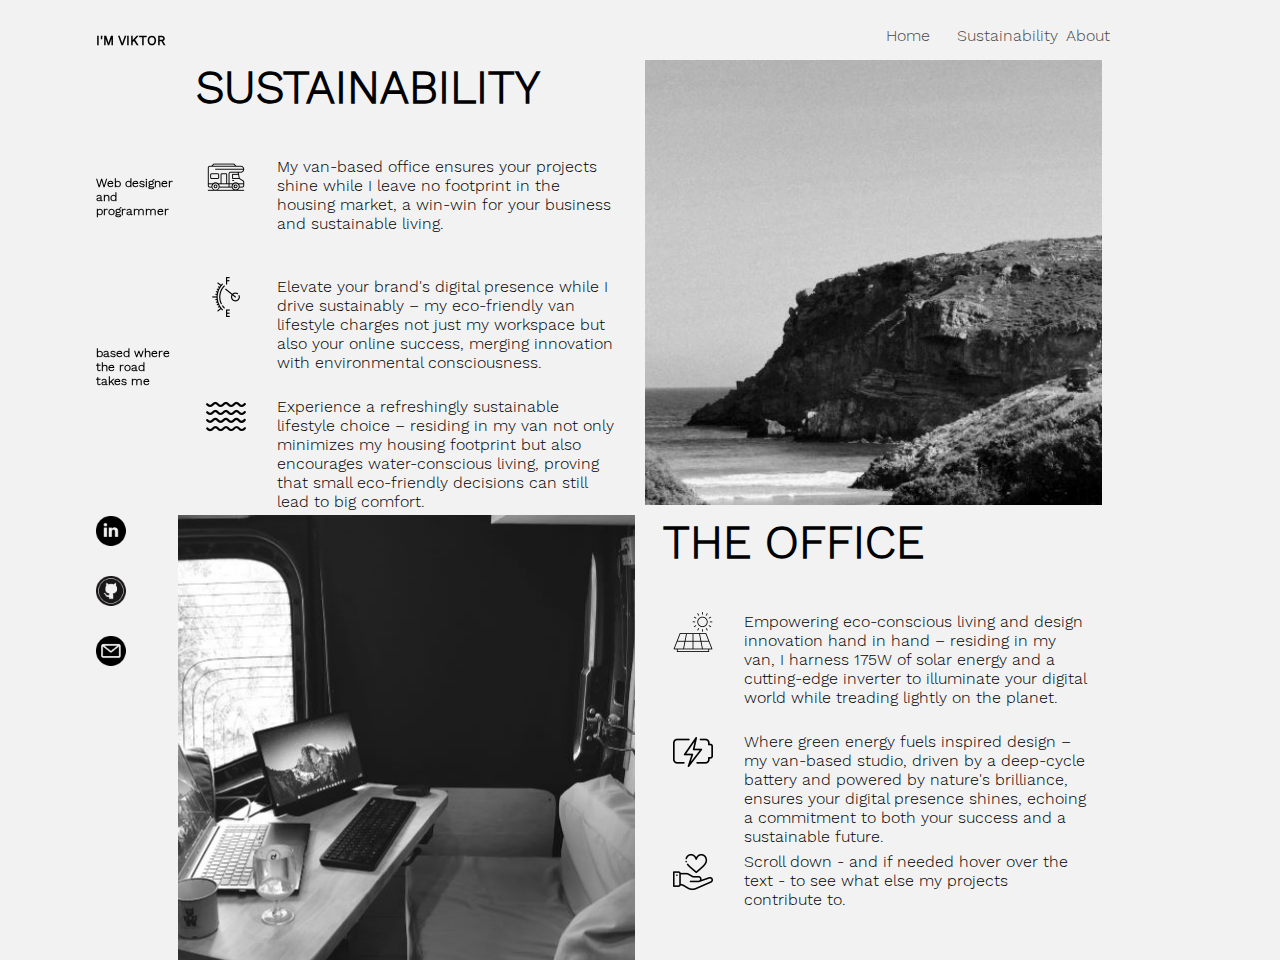
==== sustainability.html @ d1f89729 "Update sustainability.html" ====
<!DOCTYPE html>
<head>
<html lang="en">
<meta name="viewport" content="width=device-width, initial-scale=1.0">
<meta charset="UTF-8">
<link rel="stylesheet" type="text/css" href="Style/navS.css">
<title>Sustainability</title>
</head>


<body>
    
    <div class="bodyPseudo">
      <nav class="navbar">
          <div class="pic">
              <a href="./index.html" id="navLinkH" class="navLink">Home</a> 
              <a href="./sustainability.html" id="navLinkC" class="navLink">Sustainability</a> 
              <a href="./about.html" id="navLinkD" class="navLink">About</a> 
          </div>
      </nav>
      <nav class="navbarPhone">
          <div class="dropdown">
          <button class="dropbtn" onclick="myFunction()"><img src="Style/img/menuViktorB">
          </button>
          <div class="dropdown-content" id="myDropdown">
            <a href="index.html">Home</a>
            <a href="sustainability.html">Sustainability</a>
            <a href="index.html">About</a>
          </div>
          </div> 
          <p id="navbarPhoneP">I AM VIKTOR</p>
  
      </nav>
        
  
  
      <div class="navbarVertical">
          
              <p id="viktor">I'm Viktor</p>
          
          <p id="designer">
              Web designer and programmer
          </p>
          <p id="road">
              based where the road takes me
          </p>
          <div class="verticalIcons">
  
              <a href="https://www.linkedin.com/in/viktor-van-trimpont-44b05357/" id="linkedIn" class="icon"><img src=""></a>
              <!-- <a href="https://www.flaticon.com/free-icons/linkedin" title="linkedin icons"></a>
              <a href="https://www.flaticon.com/free-icons/linkedin" title="linkedin icons"></a> -->
  
              <a href="https://github.com/NoTocarProductions" id="github" class="icon"><img src=""></a> 
              <!-- <a href="https://www.flaticon.com/free-icons/github" title="github icons"></a> 
              <a href="https://www.flaticon.com/free-icons/github" title="github icons"></a> -->
  
              <a href="homepage.html" id="contactMe" class="icon"><img src=""></a>   
              <!-- <a href="https://www.flaticon.com/free-icons/email" title="email icons"></a>
              <a href="https://www.flaticon.com/free-icons/email" title="email icons"></a> -->
          
          </div>
      </div>
      <div class="gridContainer">

            <!-- <div class="gridChildOne">

                <h1><span id="highlight">SUSTAINABILITY</span></h1>

                <div class="gridChildOneImgsFlex" id="verticalSymbols">
                    <img class="gridChildOneImgsFlexChild" id="camper" src="Style/img/camper-van.png">
                    <img class="gridChildOneImgsFlexChild" id="fuelGauge" src="Style/img/fuel.png">
                    <img class="gridChildOneImgsFlexChild" id="ocean" src="Style/img/water-waves.png">
                </div>

                <div class="gridChildOneContainerFlexText">

                    <p class="mainleftChildText">
                        My van-based office ensures your projects shine while I leave no footprint in the housing market, a win-win for your business and sustainable living.
                    </p>
                

                
                    <p class="mainleftChildText">
                        Elevate your brand's digital presence while I drive sustainably – my eco-friendly van lifestyle charges not just my workspace but also your online success, merging innovation with environmental consciousness. 
                    </p>
                

                
                    <p class="mainleftChildText">
                        Experience a refreshingly sustainable lifestyle choice – residing in my van not only minimizes my housing footprint but also encourages water-conscious living, proving that small eco-friendly decisions can still lead to big comfort.  
                    </p>

                </div>

            </div> -->
            <div class="gridChildOne">
                <h1 id="gridChildOneTitle"><span id="highlight">SUSTAINABILITY</span></h1>

            <div class="childContainer">
                <div class="childContainerRow">
                    <div class="childContainerCell"><img class="gridChildOneImgsFlexChild" id="camper" src="Style/img/camper-van.png">                    </div>
                    <div class="childContainerCell">
                        My van-based office ensures your projects shine while I leave no footprint in the housing market, a win-win for your business and sustainable living.

                    </div>
                </div>
                <div class="childContainerRow">
                    <div class="childContainerCell"><img class="gridChildOneImgsFlexChild" id="fuelGauge" src="Style/img/fuel.png"></div>
                    <div class="childContainerCell">
                        Elevate your brand's digital presence while I drive sustainably – my eco-friendly van lifestyle charges not just my workspace but also your online success, merging innovation with environmental consciousness. 
                    </div>
                </div>
                <div class="childContainerRow">
                    <div class="childContainerCell"><img class="gridChildOneImgsFlexChild" id="ocean" src="Style/img/water-waves.png"></div>
                    <div class="childContainerCell">Experience a refreshingly sustainable lifestyle choice – residing in my van not only minimizes my housing footprint but also encourages water-conscious living, proving that small eco-friendly decisions can still lead to big comfort.  
                    </div>
                </div>
            </div>
            </div>  
            <div class="gridChildTwo">
        
            </div>
            <div class="gridChildThree">
        
            </div>
            <div class="gridChildFour">
                <h1 id="gridChildFourTitle"><span id="highlightO">THE OFFICE</span></h1>

            <div class="childContainer">
                <div class="childContainerRow">
                    <div class="childContainerCell"><img class="solar" id="solarPanel" src="Style/img/solar-panel.png">
                    </div>
                    <div class="childContainerCell">
                        Empowering eco-conscious living and design innovation hand in hand – residing in my van, I harness 175W of solar energy and a cutting-edge inverter to illuminate your digital world while treading lightly on the planet. 
                    </div>
                </div>
                <div class="childContainerRow">
                    <div class="childContainerCell"><img class="fuel" id="battery" src="Style/img/lighting.png">
                    </div>
                    <div class="childContainerCell">
                        Where green energy fuels inspired design – my van-based studio, driven by a deep-cycle battery and powered by nature's brilliance, ensures your digital presence shines, echoing a commitment to both your success and a sustainable future. 
                    </div>
                </div>
                <div class="childContainerRow">
                    <div class="childContainerCell"><img class="water" id="charity" src="Style/img/heart.png">
                    </div>
                    <div class="childContainerCell">                    Scroll down - and if needed hover over the text - to see what else my projects contribute to.  
  
                    </div>
                </div>
            </div>
            </div>

    </div>

    </div>
    


    <script src="Data/scriptSustainability.js"></script>

</body>

</html>
---- Style/navS.css ----
@import url('https://fonts.googleapis.com/css2?family=Amatic+SC&family=Stardos+Stencil&display=swap');
@font-face {
    font-family: 'WorkSans-Light';
    src: url('/Style/fonts/WorkSans-Light.ttf');
}
@font-face {
    font-family: 'WorkSans-Regular';
    src: url('/Style/fonts/WorkSans-Regular.ttf');
}
@keyframes fadeIn {
    0% { opacity: 0; }
    100% { opacity: 1; }
}
@keyframes wipe-enter {
	0% {
		transform: scale(0, .025);
	}
	50% {
		transform: scale(1, .025);
	}
}
@media (prefers-reduced-motion: no-preference) {
    .square {
      animation-name: wipe-enter;
      animation-duration: 0.5s;
    }
}
@keyframes b{
    100% {background-position: 50% 0, 60% 50%}
}
@keyframes slideinFromRight {
    from {
      margin-left: 300px;
      width: 100%;
    }   
  
    to {
      margin-left: 0px;
      width: 100%;
    }
}


@keyframes slideinFromLeft {
    from {
      margin-left: -300px;
      width: 100%;
    }
  
    to {
      margin-left: 0px;
      width: 100%;
    }
}



@media screen and (max-width: 1099px) {
    div.navbarVertical {
        display: none;
    }
    div.bodyPseudo {
        max-width: 400px;
        margin: auto;
    }


    /* navbar dropdown */
/* css for the phone navbar */
/* __________________ */

body {
    min-height: 100vh;
    display: flex;
    flex-direction: column;
}

nav.navbar {
    display: none;
}

nav.navbarPhone {
    overflow: hidden;
    display: flex;
    align-items: center;
    justify-content: space-between;
}

img#rotateImg {
    opacity: 0.85;
}

.Rotate {
    transform: rotate(360deg);
    transition-property: transform;
    transition-duration: 1.5s;
}

.navbarPhone a {
    float: left;
    font-size: 16px;
    color: white;
    text-align: center;
    padding: 14px 16px;
    text-decoration: none;
}

p#navbarPhoneP {
    padding: 0;
    margin: 0;
    font-family: 'workSans-Regular';
    font-size: 1.25em;
    text-transform: capitalize;
}

.dropdown {
    float: left;
    overflow: hidden;
}

.dropdown .dropbtn {
    cursor: pointer;
    border: none;
    outline: none;
    color: white;
    background-color: inherit;
    font-family: inherit;
    margin: 0;
    }


.dropdown-content {
    display: none;
    position: absolute;
    background-color: #f9f9f9;
    min-width: 160px;
    box-shadow: 0px 8px 16px 0px rgba(0,0,0,0.2);
    z-index: 1;
}

.dropdown-content a {
    float: none;
    color: black;
    padding: 12px 16px;
    text-decoration: none;
    display: block;
    text-align: left;
}

.dropdown-content a:hover {
    background-color: hsl(210, 100%, 75%);
}

.show {
    display: block !important;
}


div.gridContainer {
    position: relative;
    justify-content: center;   
    display: grid;
    grid-template-rows: repeat(4, 1fr);
    grid-template-columns: 1fr 1fr 1fr 1fr;
    gap: 10px;
    width: 100%;
    height: 900px;  
    margin: auto;
}

div.gridChildOne {
    position: relative;
    /* justify-self: center; */
    font-family: 'workSans-Light';
    grid-column-start: 1;
      grid-column-end: 5;
      grid-row: 1;
}


div.gridChildTwo {
    background-image: url('img/dobbyFuente.jpg');
    background-repeat: no-repeat;
    background-position: center;
    height: 250px;
    background-size: cover;
    grid-column-start: 1;
    grid-column-end: 5;
    grid-row: 2;
}
div.gridChildTwoColor {
    background-image: url('img/dobbyFuenteColor.jpg');
    background-repeat: no-repeat;
    background-position: center;
    height: 250px;
    background-size: cover;
    grid-column-start: 1;
    grid-column-end: 5;
    grid-row: 2;
}
div.gridChildThree {
background-image: url('img/interior.jpg');
background-position: right;
background-size: cover;
height: 250px;

background-repeat: no-repeat;
grid-column-start: 1;
  grid-column-end: 5;
  grid-row: 4;
}
div.gridChildThreeColor {
    background-image: url('img/interiorColor.jpg');
    background-position: right;
    background-size: cover;
    height: 250px;
    
    background-repeat: no-repeat;
    grid-column-start: 1;
      grid-column-end: 5;
      grid-row: 4;
    }

div.gridChildFour {
    position: relative;
    font-family: 'workSans-Light';
    grid-column-start: 1;
    grid-column-end: 5;
    grid-row: 3;

}

.childContainer {
    margin-top: 5%;
    margin-left: 2%;
    display: flex;
    flex-direction: column;
    align-items:center;
    width: 95%;
    height: 80%;
    gap: 10px;
}

.childContainerRow {
    display: grid;
    grid-template-columns: 1fr 6fr;
    grid-column-gap: 10px;
    margin: 10px 0;
    width: 100%;
}

.childContainerCell {
    padding: 10px;
    /* border: 1px solid black; */
}

div.gridChildOne h1, div.gridChildFour h1 {
position: relative;
top: 10px;
margin: auto;
left: 4%;
font-size: 30px;
}




}















@media screen and (min-width: 1100px) {

    html {
        scroll-behavior: smooth;
        background-color: #f2F2F2;
    }

    div.intro {
        display: none;
    }
    body {
        width: 100%;
        margin: auto;
        font-family: 'WorkSans-Light';
    }

    div.bodyPseudo {
        width: 85%;
        margin: auto;
    }

    /* navbar.css */
    .navbar {
        height: 60px;
        display: grid;
        opacity: 0.9;
        position: relative;
        margin: auto;
        align-items: end;
        width: 80%;
        
    }
    /* nav.navbar {
        display: block;
    } */


    nav.navbarPhone {
        display: none;
    }
    header {
        font-family: 'Amatic SC', cursive;
        font-family: 'Stardos Stencil', cursive;
        margin-top: 20px;
        margin-bottom: 20px;
        text-align: center;
        font-size: 300%;
        text-decoration: underline dotted;
    }

    div.home {
        width: 100%;
        text-align: left;
        margin-left: 20px;
        justify-content: center;
        color: black;
        text-decoration: none;
    }

    div.pic {
        display: grid;
        grid-template-columns: 1fr 1fr 1fr;
        grid-template-areas:
            "home sustainability contact";
        width: 25%;
        justify-self: end;
        margin-left: auto;
        margin-right: 0px;
    }

    .navLink {
        opacity: 0.8;
        height: 50px;
        /* width: 80px; */
        display: flex;

    }

    a#navLinkH {
        grid-area: home;
        display: flex;
        margin-left: auto;
        margin-right: auto;
        opacity: 0.8;
        height: 50px;
        width: 100px;
        justify-content: center;
        align-items: center;
        color: black;
        text-decoration: none;
        text-align: left;
    }

    a#navName {
        grid-area: skills;
        position: relative;
        border-radius: 10px;
        display: flex;
        margin-left: -20px;
        margin-right: auto;
        opacity: 0.8;
        height: 50px;
        width: 80px;
        justify-content: center;
        align-items: center;
        color: black;
        text-decoration: none;
    }

    div a#navLinkC {
        grid-area: sustainability;
        display: flex;
        margin-left: auto;
        margin-right: auto;
        opacity: 0.8;
        height: 50px;
        width: 100px;
        justify-content: center;
        align-items: center;
        color: black;
        text-decoration: none;
        text-align: left;
    }



    div a#navLinkS, div a#navLinkE, div a#navLinkL, div a#navLinkCA {
        margin-top: 2em;
        color: black;
        text-decoration: none;
        text-align: left;  
        width: 350px; 
    }

    

    div a#navLinkD {
        grid-area: contact;
        border-radius: 10px;
        display: flex;
        margin-left: auto;
        margin-right: auto;
        opacity: 0.8;
        height: 50px;
        width: 60px;
        justify-content: center;
        align-items: center;
        color: black;
        text-decoration: none;
    }

    .selected {
        background-image: url('img/PASTEL.png');
        z-index: 1000;
    }


    .emailBlack {
        background-image: url('img/emailBlack.png');
    }
    .emailWhite {
        background-image: url('img/emailWhite.png');
    }


    .linkedInBlack {
        background-image: url('img/linkedInBlack.png');
    }

    .linkedInWhite {
        background-image: url('img/linkedInWhite.png');
    }

    .githubBlack {
        background-image: url('img/githubBlack.png');
    }

    .githubWhite {
        background-image: url('img/githubWhite.png');
    }

    div.navbarVertical {
        position: fixed;
        margin-left: 0%;
        top: 20px;
        height: 100%;
        width:80px;
        font-weight: bold;
        font-size: 12px;
        z-index: 1000;
    }

    p#viktor {
        text-transform: uppercase;
        font-family: 'WorkSans-Regular';
        width: 80px;
        font-size: small;
    }
    p#designer {
        width: 80px;
        margin-top: 160%;
    }
    span#designer {
        padding: 24px 0px;
        font-size: 120%;
        font-family: 'WorkSans-Regular';
        text-transform: uppercase;  
        color: hsl(0, 0%, 10%);
    }
    p#road {
        width: 80px;
        margin-top: 160%;
    }

    div.verticalIcons {
        display: grid;
        grid-column-gap: 5px;
        height: 20%;
        width: 100%;
        margin-top: 160%;
    }

    div a.icon {
        width: 100%;
        height: 40px;
        z-index: 1000;
    }

    div a#linkedIn {
        background-image: url('img/linkedInBlack.png');
        z-index: 1000;
        background-repeat: no-repeat;
        transition:all 0.5s ease-out;

    }

    div a#linkedIn:hover,
    div a#linkedIn:focus {
        background-image: url('img/linkedInWhite.png');
        z-index: 1000;
        background-repeat: no-repeat;
    }

    div a#github {
        background-image: url('img/githubBlack.png');
        z-index: 1000;
        background-repeat: no-repeat;
    }
    div a#github:hover,
    div a#github:focus {
        background-image: url('img/githubWhite.png');
        z-index: 1000;
        background-repeat: no-repeat;
    }

    div a#contactMe {
        background-image: url('img/emailBlack.png');
        z-index: 1000;
        background-repeat: no-repeat;
    }
    div a#contactMe:hover,
    div a#contactMe:focus {
        background-image: url('img/emailWhite.png');
        z-index: 1000;
        background-repeat: no-repeat;
    }


    .Rotate {
        transform: rotate(360deg);
        transition-property: transform;
        transition-duration: 1.5s;
    }





    div.gridContainer {
            position: relative;
            justify-content: center;   
            display: grid;
            grid-template-rows: repeat(2, 0.8fr);
            grid-template-columns: 1fr 1fr 1fr 1fr  ;
            gap: 10px;
            width: 85%;
            height: 900px;  
            margin: auto;
            @media screen and (max-width: 60em) {
              grid-template-rows: repeat(4, 1fr);
         }
    }

    .childContainer {
        margin-top: 5%;
        margin-left: 4%;
        display: flex;
        flex-direction: column;
        align-items:center;
        width: 95%;
        height: 80%;
        gap: 30px;
    }

    .childContainerRow {
        display: grid;
        grid-template-columns: 1fr 6fr;
        grid-column-gap: 10px;
        margin: 10px 0;
        width: 100%;
        height: 70px;
    }

    .childContainerCell {
        padding: 10px;
        /* border: 1px solid black; */
    }

    div.gridChildOne {
        position: relative;
        justify-self: end;
        align-items: end;
        font-family: 'workSans-Light';
        grid-column-start: 1;
        grid-column-end: 3;
        grid-row: 1;
        width: 100%;

}

div.gridChildOne h1, div.gridChildFour h1 {
    position: relative;
    top: 0px;
    margin: auto;
    left: 4%;
    font-size: 46px;
}


    div.gridChildTwo {
            background-image: url('img/dobbyFuente.jpg');
            background-repeat: no-repeat;
            background-size: cover;
            grid-column-start: 3;
            grid-column-end: 5;
            grid-row: 1;
    }
    div.gridChildTwoColor {
        background-image: url('img/dobbyFuenteColor.jpg');
        background-repeat: no-repeat;
        background-size: cover;
        grid-column-start: 3;
        grid-column-end: 5;
        grid-row: 1;
}

    div.gridChildThree {
            background-image: url('img/interior.jpg');
            background-position: right;
            background-repeat: no-repeat;
            
            grid-column-start: 1;
            grid-column-end: 3;
            grid-row: 2;
    }
    div.gridChildThreeColor {
        background-image: url('img/interiorColor.jpg');
        background-position: right;
        background-repeat: no-repeat;
        
        grid-column-start: 1;
        grid-column-end: 3;
        grid-row: 2;
}
.highLight {
    background-color: yellow;  
    opacity: 0.8;
    transition: all 1s ease-out;
   
}

    div.gridChildFour {
        position: relative;
        font-family: 'workSans-Light';
        grid-column-start: 3;
        grid-column-end: 5;
        grid-row: 2;
        @media screen and (max-width: 60em) {
          grid-column-start: 1;
          grid-column-end: 5;
          grid-row: 4;
        }
    }
/* footer */



footer {
    margin-top: 10%;
    position: relative;
    width: 100%;
    background-image: url('img/LANDSCAPE4.jpg');
    height: 400px;
    text-align: center; /* Horizontally center its children */
    /* margin-left: -115px; */
}

p.disclaimer {
    position: absolute; /* Use relative positioning */
    left: 50%; /* Move the element down by half of its own height */
    transform: translateX(-50%); /* Adjust to vertically center the element */
    color: white;
    margin: 0; /* Remove default margins */
    top: 95%;
    height: 20px;
}

div.titleFooter {
    display: flex;
    justify-content: center;
    font-family: 'WorkSans-Light';
    text-align: left;
    font-size: 46px;
    letter-spacing: 0.25em;
    line-height: 2em;
    color: hsl(0, 0%, 10%);
}

div.containerGrid {
    height: 70%;
    width: 100%;
}
span.spanLineOne {
    margin-left: 25px;
    margin-right: 25px;
    /* font-style: italic; */
}
div.smallSpacer {
    height: 20px;
}



}
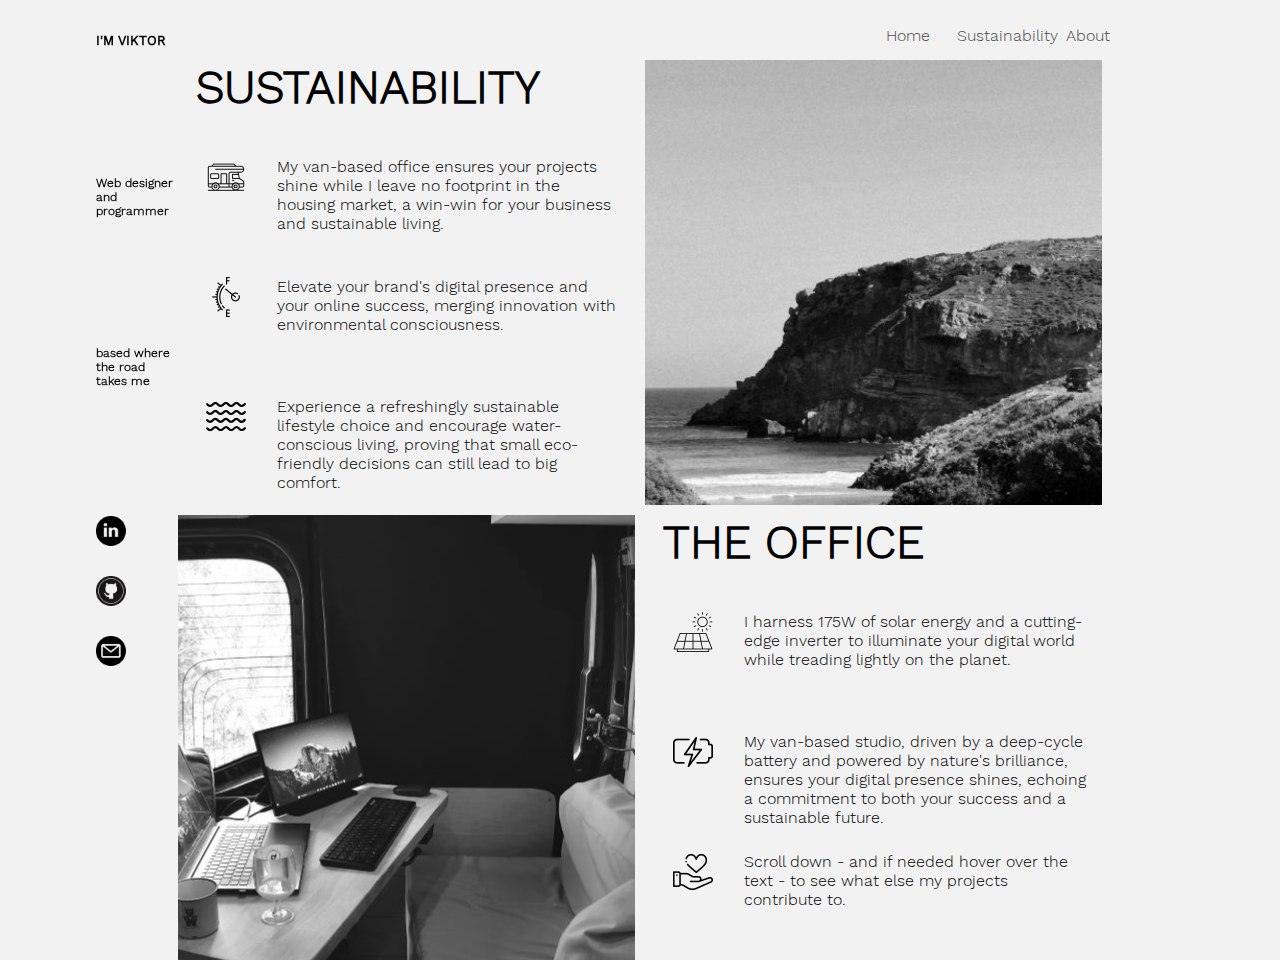
==== commit 46fd29f4: "Update sustainability.html" ====
--- a/sustainability.html
+++ b/sustainability.html
@@ -1,163 +1,149 @@
 <!DOCTYPE html>
+
 <head>
-<html lang="en">
-<meta name="viewport" content="width=device-width, initial-scale=1.0">
-<meta charset="UTF-8">
-<link rel="stylesheet" type="text/css" href="Style/navS.css">
-<title>Sustainability</title>
+    <html lang="en">
+    <meta name="viewport" content="width=device-width, initial-scale=1.0">
+    <meta charset="UTF-8">
+    <link rel="stylesheet" type="text/css" href="Style/navS.css">
+    <title>Sustainability</title>
 </head>
 
 
 <body>
-    
+
     <div class="bodyPseudo">
-      <nav class="navbar">
-          <div class="pic">
-              <a href="./index.html" id="navLinkH" class="navLink">Home</a> 
-              <a href="./sustainability.html" id="navLinkC" class="navLink">Sustainability</a> 
-              <a href="./about.html" id="navLinkD" class="navLink">About</a> 
-          </div>
-      </nav>
-      <nav class="navbarPhone">
-          <div class="dropdown">
-          <button class="dropbtn" onclick="myFunction()"><img src="Style/img/menuViktorB">
-          </button>
-          <div class="dropdown-content" id="myDropdown">
-            <a href="index.html">Home</a>
-            <a href="sustainability.html">Sustainability</a>
-            <a href="index.html">About</a>
-          </div>
-          </div> 
-          <p id="navbarPhoneP">I AM VIKTOR</p>
-  
-      </nav>
-        
-  
-  
-      <div class="navbarVertical">
-          
-              <p id="viktor">I'm Viktor</p>
-          
-          <p id="designer">
-              Web designer and programmer
-          </p>
-          <p id="road">
-              based where the road takes me
-          </p>
-          <div class="verticalIcons">
-  
-              <a href="https://www.linkedin.com/in/viktor-van-trimpont-44b05357/" id="linkedIn" class="icon"><img src=""></a>
-              <!-- <a href="https://www.flaticon.com/free-icons/linkedin" title="linkedin icons"></a>
+        <nav class="navbar">
+            <div class="pic">
+                <a href="./index.html" id="navLinkH" class="navLink">Home</a>
+                <a href="./sustainability.html" id="navLinkC" class="navLink">Sustainability</a>
+                <a href="./about.html" id="navLinkD" class="navLink">About</a>
+            </div>
+        </nav>
+        <nav class="navbarPhone">
+            <div class="dropdown">
+                <button class="dropbtn" onclick="myFunction()"><img src="Style/img/menuViktorB.png">
+                </button>
+                <div class="dropdown-content" id="myDropdown">
+                    <a href="index.html">Home</a>
+                    <a href="sustainability.html">Sustainability</a>
+                    <a href="index.html">About</a>
+                </div>
+            </div>
+            <p id="navbarPhoneP">I AM VIKTOR</p>
+
+        </nav>
+
+
+
+        <div class="navbarVertical">
+
+            <p id="viktor">I'm Viktor</p>
+
+            <p id="designer">
+                Web designer and programmer
+            </p>
+            <p id="road">
+                based where the road takes me
+            </p>
+            <div class="verticalIcons">
+
+                <a href="https://www.linkedin.com/in/viktor-van-trimpont-44b05357/" id="linkedIn" class="icon"><img
+                        src=""></a>
+                <!-- <a href="https://www.flaticon.com/free-icons/linkedin" title="linkedin icons"></a>
               <a href="https://www.flaticon.com/free-icons/linkedin" title="linkedin icons"></a> -->
-  
-              <a href="https://github.com/NoTocarProductions" id="github" class="icon"><img src=""></a> 
-              <!-- <a href="https://www.flaticon.com/free-icons/github" title="github icons"></a> 
+
+                <a href="https://github.com/NoTocarProductions" id="github" class="icon"><img src=""></a>
+                <!-- <a href="https://www.flaticon.com/free-icons/github" title="github icons"></a> 
               <a href="https://www.flaticon.com/free-icons/github" title="github icons"></a> -->
-  
-              <a href="homepage.html" id="contactMe" class="icon"><img src=""></a>   
-              <!-- <a href="https://www.flaticon.com/free-icons/email" title="email icons"></a>
+
+                <a href="homepage.html" id="contactMe" class="icon"><img src=""></a>
+                <!-- <a href="https://www.flaticon.com/free-icons/email" title="email icons"></a>
               <a href="https://www.flaticon.com/free-icons/email" title="email icons"></a> -->
-          
-          </div>
-      </div>
-      <div class="gridContainer">
 
-            <!-- <div class="gridChildOne">
+            </div>
+        </div>
+        <div class="gridContainer">
 
-                <h1><span id="highlight">SUSTAINABILITY</span></h1>
-
-                <div class="gridChildOneImgsFlex" id="verticalSymbols">
-                    <img class="gridChildOneImgsFlexChild" id="camper" src="Style/img/camper-van.png">
-                    <img class="gridChildOneImgsFlexChild" id="fuelGauge" src="Style/img/fuel.png">
-                    <img class="gridChildOneImgsFlexChild" id="ocean" src="Style/img/water-waves.png">
-                </div>
-
-                <div class="gridChildOneContainerFlexText">
-
-                    <p class="mainleftChildText">
-                        My van-based office ensures your projects shine while I leave no footprint in the housing market, a win-win for your business and sustainable living.
-                    </p>
-                
-
-                
-                    <p class="mainleftChildText">
-                        Elevate your brand's digital presence while I drive sustainably – my eco-friendly van lifestyle charges not just my workspace but also your online success, merging innovation with environmental consciousness. 
-                    </p>
-                
-
-                
-                    <p class="mainleftChildText">
-                        Experience a refreshingly sustainable lifestyle choice – residing in my van not only minimizes my housing footprint but also encourages water-conscious living, proving that small eco-friendly decisions can still lead to big comfort.  
-                    </p>
-
-                </div>
-
-            </div> -->
             <div class="gridChildOne">
                 <h1 id="gridChildOneTitle"><span id="highlight">SUSTAINABILITY</span></h1>
 
-            <div class="childContainer">
-                <div class="childContainerRow">
-                    <div class="childContainerCell"><img class="gridChildOneImgsFlexChild" id="camper" src="Style/img/camper-van.png">                    </div>
-                    <div class="childContainerCell">
-                        My van-based office ensures your projects shine while I leave no footprint in the housing market, a win-win for your business and sustainable living.
+                <div class="childContainer">
+                    <div class="childContainerRow">
+                        <div class="childContainerCell"><img class="gridChildOneImgsFlexChild" id="camper"
+                                src="Style/img/camper-van.png"> </div>
+                        <div class="childContainerCell">
+                            My van-based office ensures your projects shine while I leave no footprint in the housing
+                            market, a win-win for your business and sustainable living.
 
+                        </div>
                     </div>
-                </div>
-                <div class="childContainerRow">
-                    <div class="childContainerCell"><img class="gridChildOneImgsFlexChild" id="fuelGauge" src="Style/img/fuel.png"></div>
-                    <div class="childContainerCell">
-                        Elevate your brand's digital presence while I drive sustainably – my eco-friendly van lifestyle charges not just my workspace but also your online success, merging innovation with environmental consciousness. 
+                    <div class="childContainerRow">
+                        <div class="childContainerCell"><img class="gridChildOneImgsFlexChild" id="fuelGauge"
+                                src="Style/img/fuel.png"></div>
+                        <div class="childContainerCell">
+                            Elevate your brand's digital presence 
+                             and your online success, merging innovation
+                            with environmental consciousness.
+                        </div>
                     </div>
-                </div>
-                <div class="childContainerRow">
-                    <div class="childContainerCell"><img class="gridChildOneImgsFlexChild" id="ocean" src="Style/img/water-waves.png"></div>
-                    <div class="childContainerCell">Experience a refreshingly sustainable lifestyle choice – residing in my van not only minimizes my housing footprint but also encourages water-conscious living, proving that small eco-friendly decisions can still lead to big comfort.  
+                    <div class="childContainerRow">
+                        <div class="childContainerCell"><img class="gridChildOneImgsFlexChild" id="ocean"
+                                src="Style/img/water-waves.png"></div>
+                        <div class="childContainerCell">Experience a refreshingly sustainable lifestyle choice
+                            and encourage
+                            water-conscious living, proving that small eco-friendly decisions can still lead to big
+                            comfort.
+                        </div>
                     </div>
                 </div>
             </div>
-            </div>  
             <div class="gridChildTwo">
-        
+
             </div>
             <div class="gridChildThree">
-        
+
             </div>
             <div class="gridChildFour">
                 <h1 id="gridChildFourTitle"><span id="highlightO">THE OFFICE</span></h1>
 
-            <div class="childContainer">
-                <div class="childContainerRow">
-                    <div class="childContainerCell"><img class="solar" id="solarPanel" src="Style/img/solar-panel.png">
+                <div class="childContainer">
+                    <div class="childContainerRow">
+                        <div class="childContainerCell"><img class="solar" id="solarPanel"
+                                src="Style/img/solar-panel.png">
+                        </div>
+                        <div class="childContainerCell">
+                            I
+                            harness 175W of solar energy and a cutting-edge inverter to illuminate your digital world
+                            while treading lightly on the planet.
+                        </div>
                     </div>
-                    <div class="childContainerCell">
-                        Empowering eco-conscious living and design innovation hand in hand – residing in my van, I harness 175W of solar energy and a cutting-edge inverter to illuminate your digital world while treading lightly on the planet. 
+                    <div class="childContainerRow">
+                        <div class="childContainerCell"><img class="fuel" id="battery" src="Style/img/lighting.png">
+                        </div>
+                        <div class="childContainerCell">
+                            My van-based studio, driven by a deep-cycle
+                            battery and powered by nature's brilliance, ensures your digital presence shines, echoing a
+                            commitment to both your success and a sustainable future.
+                        </div>
                     </div>
-                </div>
-                <div class="childContainerRow">
-                    <div class="childContainerCell"><img class="fuel" id="battery" src="Style/img/lighting.png">
-                    </div>
-                    <div class="childContainerCell">
-                        Where green energy fuels inspired design – my van-based studio, driven by a deep-cycle battery and powered by nature's brilliance, ensures your digital presence shines, echoing a commitment to both your success and a sustainable future. 
-                    </div>
-                </div>
-                <div class="childContainerRow">
-                    <div class="childContainerCell"><img class="water" id="charity" src="Style/img/heart.png">
-                    </div>
-                    <div class="childContainerCell">                    Scroll down - and if needed hover over the text - to see what else my projects contribute to.  
-  
+                    <div class="childContainerRow">
+                        <div class="childContainerCell"><img class="water" id="charity" src="Style/img/heart.png">
+                        </div>
+                        <div class="childContainerCell"> Scroll down - and if needed hover over the text - to see what
+                            else my projects contribute to.
+
+                        </div>
                     </div>
                 </div>
             </div>
-            </div>
+
+        </div>
 
     </div>
 
-    </div>
-    
 
 
-    <script src="Data/scriptSustainability.js"></script>
+    <script src="data/scriptSustainability.js"></script>
 
 </body>
 
--- a/Style/navS.css
+++ b/Style/navS.css
@@ -84,6 +84,8 @@
     display: flex;
     align-items: center;
     justify-content: space-between;
+	max-width: 380px;
+	margin: auto;
 }
 
 img#rotateImg {
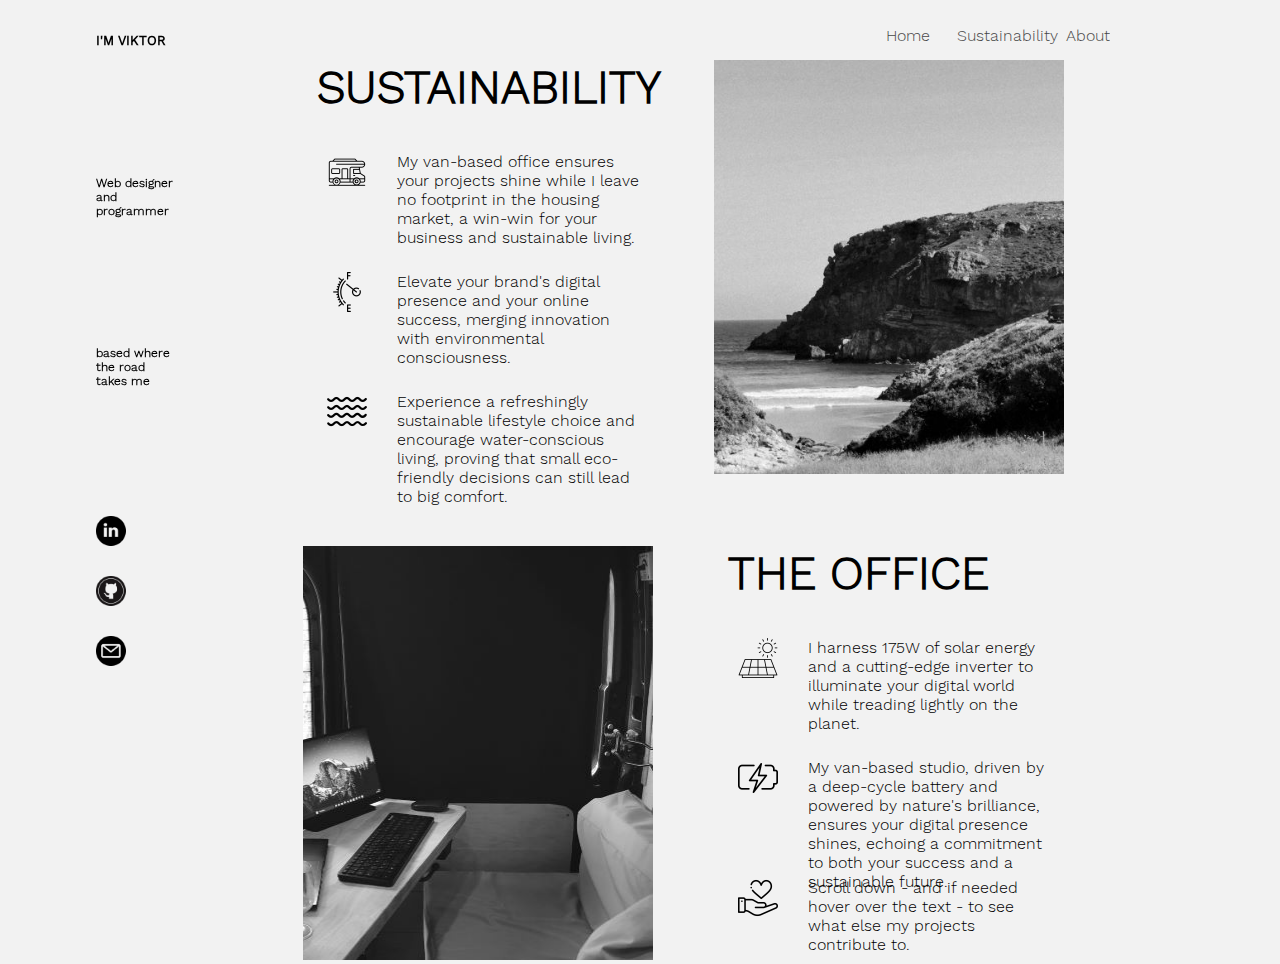
==== commit d02bbd6e: "Update sustainability.html" ====
--- a/sustainability.html
+++ b/sustainability.html
@@ -143,7 +143,7 @@
 
 
 
-    <script src="data/scriptSustainability.js"></script>
+    <script src="Data/scriptSustainability.js"></script>
 
 </body>
 
--- a/Style/navS.css
+++ b/Style/navS.css
@@ -1,55 +1,70 @@
 @import url('https://fonts.googleapis.com/css2?family=Amatic+SC&family=Stardos+Stencil&display=swap');
+
 @font-face {
     font-family: 'WorkSans-Light';
     src: url('/Style/fonts/WorkSans-Light.ttf');
 }
+
 @font-face {
     font-family: 'WorkSans-Regular';
     src: url('/Style/fonts/WorkSans-Regular.ttf');
 }
+
 @keyframes fadeIn {
-    0% { opacity: 0; }
-    100% { opacity: 1; }
-}
+    0% {
+        opacity: 0;
+    }
+
+    100% {
+        opacity: 1;
+    }
+}
+
 @keyframes wipe-enter {
-	0% {
-		transform: scale(0, .025);
-	}
-	50% {
-		transform: scale(1, .025);
-	}
-}
+    0% {
+        transform: scale(0, .025);
+    }
+
+    50% {
+        transform: scale(1, .025);
+    }
+}
+
 @media (prefers-reduced-motion: no-preference) {
     .square {
-      animation-name: wipe-enter;
-      animation-duration: 0.5s;
-    }
-}
-@keyframes b{
-    100% {background-position: 50% 0, 60% 50%}
-}
+        animation-name: wipe-enter;
+        animation-duration: 0.5s;
+    }
+}
+
+@keyframes b {
+    100% {
+        background-position: 50% 0, 60% 50%
+    }
+}
+
 @keyframes slideinFromRight {
     from {
-      margin-left: 300px;
-      width: 100%;
-    }   
-  
+        margin-left: 300px;
+        width: 100%;
+    }
+
     to {
-      margin-left: 0px;
-      width: 100%;
+        margin-left: 0px;
+        width: 100%;
     }
 }
 
 
 @keyframes slideinFromLeft {
     from {
-      margin-left: -300px;
-      width: 100%;
-    }
-  
+        margin-left: -300px;
+        width: 100%;
+    }
+
     to {
-      margin-left: 0px;
-      width: 100%;
+        margin-left: 0px;
+        width: 100%;
     }
 }
 
@@ -59,6 +74,7 @@
     div.navbarVertical {
         display: none;
     }
+
     div.bodyPseudo {
         max-width: 400px;
         margin: auto;
@@ -66,203 +82,207 @@
 
 
     /* navbar dropdown */
-/* css for the phone navbar */
-/* __________________ */
-
-body {
-    min-height: 100vh;
-    display: flex;
-    flex-direction: column;
-}
-
-nav.navbar {
-    display: none;
-}
-
-nav.navbarPhone {
-    overflow: hidden;
-    display: flex;
-    align-items: center;
-    justify-content: space-between;
-	max-width: 380px;
-	margin: auto;
-}
-
-img#rotateImg {
-    opacity: 0.85;
-}
-
-.Rotate {
-    transform: rotate(360deg);
-    transition-property: transform;
-    transition-duration: 1.5s;
-}
-
-.navbarPhone a {
-    float: left;
-    font-size: 16px;
-    color: white;
-    text-align: center;
-    padding: 14px 16px;
-    text-decoration: none;
-}
-
-p#navbarPhoneP {
-    padding: 0;
-    margin: 0;
-    font-family: 'workSans-Regular';
-    font-size: 1.25em;
-    text-transform: capitalize;
-}
-
-.dropdown {
-    float: left;
-    overflow: hidden;
-}
-
-.dropdown .dropbtn {
-    cursor: pointer;
-    border: none;
-    outline: none;
-    color: white;
-    background-color: inherit;
-    font-family: inherit;
-    margin: 0;
-    }
-
-
-.dropdown-content {
-    display: none;
-    position: absolute;
-    background-color: #f9f9f9;
-    min-width: 160px;
-    box-shadow: 0px 8px 16px 0px rgba(0,0,0,0.2);
-    z-index: 1;
-}
-
-.dropdown-content a {
-    float: none;
-    color: black;
-    padding: 12px 16px;
-    text-decoration: none;
-    display: block;
-    text-align: left;
-}
-
-.dropdown-content a:hover {
-    background-color: hsl(210, 100%, 75%);
-}
-
-.show {
-    display: block !important;
-}
-
-
-div.gridContainer {
-    position: relative;
-    justify-content: center;   
-    display: grid;
-    grid-template-rows: repeat(4, 1fr);
-    grid-template-columns: 1fr 1fr 1fr 1fr;
-    gap: 10px;
-    width: 100%;
-    height: 900px;  
-    margin: auto;
-}
-
-div.gridChildOne {
-    position: relative;
-    /* justify-self: center; */
-    font-family: 'workSans-Light';
-    grid-column-start: 1;
-      grid-column-end: 5;
-      grid-row: 1;
-}
-
-
-div.gridChildTwo {
-    background-image: url('img/dobbyFuente.jpg');
-    background-repeat: no-repeat;
-    background-position: center;
-    height: 250px;
-    background-size: cover;
-    grid-column-start: 1;
-    grid-column-end: 5;
-    grid-row: 2;
-}
-div.gridChildTwoColor {
-    background-image: url('img/dobbyFuenteColor.jpg');
-    background-repeat: no-repeat;
-    background-position: center;
-    height: 250px;
-    background-size: cover;
-    grid-column-start: 1;
-    grid-column-end: 5;
-    grid-row: 2;
-}
-div.gridChildThree {
-background-image: url('img/interior.jpg');
-background-position: right;
-background-size: cover;
-height: 250px;
-
-background-repeat: no-repeat;
-grid-column-start: 1;
-  grid-column-end: 5;
-  grid-row: 4;
-}
-div.gridChildThreeColor {
-    background-image: url('img/interiorColor.jpg');
-    background-position: right;
-    background-size: cover;
-    height: 250px;
-    
-    background-repeat: no-repeat;
-    grid-column-start: 1;
-      grid-column-end: 5;
-      grid-row: 4;
-    }
-
-div.gridChildFour {
-    position: relative;
-    font-family: 'workSans-Light';
-    grid-column-start: 1;
-    grid-column-end: 5;
-    grid-row: 3;
-
-}
-
-.childContainer {
-    margin-top: 5%;
-    margin-left: 2%;
-    display: flex;
-    flex-direction: column;
-    align-items:center;
-    width: 95%;
-    height: 80%;
-    gap: 10px;
-}
-
-.childContainerRow {
-    display: grid;
-    grid-template-columns: 1fr 6fr;
-    grid-column-gap: 10px;
-    margin: 10px 0;
-    width: 100%;
-}
-
-.childContainerCell {
-    padding: 10px;
-    /* border: 1px solid black; */
-}
-
-div.gridChildOne h1, div.gridChildFour h1 {
-position: relative;
-top: 10px;
-margin: auto;
-left: 4%;
-font-size: 30px;
-}
+    /* css for the phone navbar */
+    /* __________________ */
+
+    body {
+        min-height: 100vh;
+        display: flex;
+        flex-direction: column;
+    }
+
+    nav.navbar {
+        display: none;
+    }
+
+    nav.navbarPhone {
+        overflow: hidden;
+        display: flex;
+        align-items: center;
+        justify-content: space-between;
+        max-width: 380px;
+        margin: auto;
+    }
+
+    img#rotateImg {
+        opacity: 0.85;
+    }
+
+    .Rotate {
+        transform: rotate(360deg);
+        transition-property: transform;
+        transition-duration: 1.5s;
+    }
+
+    .navbarPhone a {
+        float: left;
+        font-size: 16px;
+        color: white;
+        text-align: center;
+        padding: 14px 16px;
+        text-decoration: none;
+    }
+
+    p#navbarPhoneP {
+        padding: 0;
+        margin: 0;
+        font-family: 'workSans-Regular';
+        font-size: 1.25em;
+        text-transform: capitalize;
+    }
+
+    .dropdown {
+        float: left;
+        overflow: hidden;
+    }
+
+    .dropdown .dropbtn {
+        cursor: pointer;
+        border: none;
+        outline: none;
+        color: white;
+        background-color: inherit;
+        font-family: inherit;
+        margin: 0;
+    }
+
+
+    .dropdown-content {
+        display: none;
+        position: absolute;
+        background-color: #f9f9f9;
+        min-width: 160px;
+        box-shadow: 0px 8px 16px 0px rgba(0, 0, 0, 0.2);
+        z-index: 1;
+    }
+
+    .dropdown-content a {
+        float: none;
+        color: black;
+        padding: 12px 16px;
+        text-decoration: none;
+        display: block;
+        text-align: left;
+    }
+
+    .dropdown-content a:hover {
+        background-color: hsl(210, 100%, 75%);
+    }
+
+    .show {
+        display: block !important;
+    }
+
+
+    div.gridContainer {
+        position: relative;
+        justify-content: center;
+        display: grid;
+        grid-template-rows: repeat(4, 1fr);
+        grid-template-columns: 1fr 1fr 1fr 1fr;
+        gap: 10px;
+        width: 100%;
+        height: 900px;
+        margin: auto;
+    }
+
+    div.gridChildOne {
+        position: relative;
+        /* justify-self: center; */
+        font-family: 'workSans-Light';
+        grid-column-start: 1;
+        grid-column-end: 5;
+        grid-row: 1;
+    }
+
+
+    div.gridChildTwo {
+        background-image: url('img/dobbyFuente.jpg');
+        background-repeat: no-repeat;
+        background-position: center;
+        height: 250px;
+        background-size: cover;
+        grid-column-start: 1;
+        grid-column-end: 5;
+        grid-row: 2;
+    }
+
+    div.gridChildTwoColor {
+        background-image: url('img/dobbyFuenteColor.jpg');
+        background-repeat: no-repeat;
+        background-position: center;
+        height: 250px;
+        background-size: cover;
+        grid-column-start: 1;
+        grid-column-end: 5;
+        grid-row: 2;
+    }
+
+    div.gridChildThree {
+        background-image: url('img/interior.jpg');
+        background-position: right;
+        background-size: cover;
+        height: 250px;
+
+        background-repeat: no-repeat;
+        grid-column-start: 1;
+        grid-column-end: 5;
+        grid-row: 4;
+    }
+
+    div.gridChildThreeColor {
+        background-image: url('img/interiorColor.jpg');
+        background-position: right;
+        background-size: cover;
+        height: 250px;
+
+        background-repeat: no-repeat;
+        grid-column-start: 1;
+        grid-column-end: 5;
+        grid-row: 4;
+    }
+
+    div.gridChildFour {
+        position: relative;
+        font-family: 'workSans-Light';
+        grid-column-start: 1;
+        grid-column-end: 5;
+        grid-row: 3;
+
+    }
+
+    .childContainer {
+        margin-top: 5%;
+        margin-left: 2%;
+        display: flex;
+        flex-direction: column;
+        align-items: center;
+        width: 95%;
+        height: 80%;
+        gap: 10px;
+    }
+
+    .childContainerRow {
+        display: grid;
+        grid-template-columns: 1fr 6fr;
+        grid-column-gap: 10px;
+        margin: 10px 0;
+        width: 100%;
+    }
+
+    .childContainerCell {
+        padding: 10px;
+        /* border: 1px solid black; */
+    }
+
+    div.gridChildOne h1,
+    div.gridChildFour h1 {
+        position: relative;
+        top: 10px;
+        margin: auto;
+        left: 4%;
+        font-size: 30px;
+    }
 
 
 
@@ -293,6 +313,7 @@
     div.intro {
         display: none;
     }
+
     body {
         width: 100%;
         margin: auto;
@@ -313,8 +334,9 @@
         margin: auto;
         align-items: end;
         width: 80%;
-        
-    }
+
+    }
+
     /* nav.navbar {
         display: block;
     } */
@@ -323,6 +345,7 @@
     nav.navbarPhone {
         display: none;
     }
+
     header {
         font-family: 'Amatic SC', cursive;
         font-family: 'Stardos Stencil', cursive;
@@ -409,15 +432,18 @@
 
 
 
-    div a#navLinkS, div a#navLinkE, div a#navLinkL, div a#navLinkCA {
+    div a#navLinkS,
+    div a#navLinkE,
+    div a#navLinkL,
+    div a#navLinkCA {
         margin-top: 2em;
         color: black;
         text-decoration: none;
-        text-align: left;  
-        width: 350px; 
-    }
-
-    
+        text-align: left;
+        width: 350px;
+    }
+
+
 
     div a#navLinkD {
         grid-area: contact;
@@ -443,6 +469,7 @@
     .emailBlack {
         background-image: url('img/emailBlack.png');
     }
+
     .emailWhite {
         background-image: url('img/emailWhite.png');
     }
@@ -469,7 +496,7 @@
         margin-left: 0%;
         top: 20px;
         height: 100%;
-        width:80px;
+        width: 80px;
         font-weight: bold;
         font-size: 12px;
         z-index: 1000;
@@ -481,17 +508,20 @@
         width: 80px;
         font-size: small;
     }
+
     p#designer {
         width: 80px;
         margin-top: 160%;
     }
+
     span#designer {
         padding: 24px 0px;
         font-size: 120%;
         font-family: 'WorkSans-Regular';
-        text-transform: uppercase;  
+        text-transform: uppercase;
         color: hsl(0, 0%, 10%);
     }
+
     p#road {
         width: 80px;
         margin-top: 160%;
@@ -515,7 +545,7 @@
         background-image: url('img/linkedInBlack.png');
         z-index: 1000;
         background-repeat: no-repeat;
-        transition:all 0.5s ease-out;
+        transition: all 0.5s ease-out;
 
     }
 
@@ -531,6 +561,7 @@
         z-index: 1000;
         background-repeat: no-repeat;
     }
+
     div a#github:hover,
     div a#github:focus {
         background-image: url('img/githubWhite.png');
@@ -543,6 +574,7 @@
         z-index: 1000;
         background-repeat: no-repeat;
     }
+
     div a#contactMe:hover,
     div a#contactMe:focus {
         background-image: url('img/emailWhite.png');
@@ -562,18 +594,20 @@
 
 
     div.gridContainer {
-            position: relative;
-            justify-content: center;   
-            display: grid;
-            grid-template-rows: repeat(2, 0.8fr);
-            grid-template-columns: 1fr 1fr 1fr 1fr  ;
-            gap: 10px;
-            width: 85%;
-            height: 900px;  
-            margin: auto;
-            @media screen and (max-width: 60em) {
-              grid-template-rows: repeat(4, 1fr);
-         }
+        position: relative;
+        justify-content: center;
+        display: grid;
+        grid-template-rows: repeat(2, 0.8fr);
+        grid-template-columns: 1fr 1fr 1fr 1fr;
+        gap: 8%;
+        width: 70%;
+        height: 900px;
+        left: 4%;
+        margin: auto;
+
+        @media screen and (max-width: 60em) {
+            grid-template-rows: repeat(4, 1fr);
+        }
     }
 
     .childContainer {
@@ -581,7 +615,7 @@
         margin-left: 4%;
         display: flex;
         flex-direction: column;
-        align-items:center;
+        align-items: center;
         width: 95%;
         height: 80%;
         gap: 30px;
@@ -611,25 +645,27 @@
         grid-row: 1;
         width: 100%;
 
-}
-
-div.gridChildOne h1, div.gridChildFour h1 {
-    position: relative;
-    top: 0px;
-    margin: auto;
-    left: 4%;
-    font-size: 46px;
-}
+    }
+
+    div.gridChildOne h1,
+    div.gridChildFour h1 {
+        position: relative;
+        top: 0px;
+        margin: auto;
+        left: 4%;
+        font-size: 46px;
+    }
 
 
     div.gridChildTwo {
-            background-image: url('img/dobbyFuente.jpg');
-            background-repeat: no-repeat;
-            background-size: cover;
-            grid-column-start: 3;
-            grid-column-end: 5;
-            grid-row: 1;
-    }
+        background-image: url('img/dobbyFuente.jpg');
+        background-repeat: no-repeat;
+        background-size: cover;
+        grid-column-start: 3;
+        grid-column-end: 5;
+        grid-row: 1;
+    }
+
     div.gridChildTwoColor {
         background-image: url('img/dobbyFuenteColor.jpg');
         background-repeat: no-repeat;
@@ -637,32 +673,34 @@
         grid-column-start: 3;
         grid-column-end: 5;
         grid-row: 1;
-}
+    }
 
     div.gridChildThree {
-            background-image: url('img/interior.jpg');
-            background-position: right;
-            background-repeat: no-repeat;
-            
-            grid-column-start: 1;
-            grid-column-end: 3;
-            grid-row: 2;
-    }
+        background-image: url('img/interior.jpg');
+        background-position: right;
+        background-repeat: no-repeat;
+
+        grid-column-start: 1;
+        grid-column-end: 3;
+        grid-row: 2;
+    }
+
     div.gridChildThreeColor {
         background-image: url('img/interiorColor.jpg');
         background-position: right;
         background-repeat: no-repeat;
-        
+
         grid-column-start: 1;
         grid-column-end: 3;
         grid-row: 2;
-}
-.highLight {
-    background-color: yellow;  
-    opacity: 0.8;
-    transition: all 1s ease-out;
-   
-}
+    }
+
+    .highLight {
+        background-color: yellow;
+        opacity: 0.8;
+        transition: all 1s ease-out;
+
+    }
 
     div.gridChildFour {
         position: relative;
@@ -670,60 +708,69 @@
         grid-column-start: 3;
         grid-column-end: 5;
         grid-row: 2;
+
         @media screen and (max-width: 60em) {
-          grid-column-start: 1;
-          grid-column-end: 5;
-          grid-row: 4;
+            grid-column-start: 1;
+            grid-column-end: 5;
+            grid-row: 4;
         }
     }
-/* footer */
-
-
-
-footer {
-    margin-top: 10%;
-    position: relative;
-    width: 100%;
-    background-image: url('img/LANDSCAPE4.jpg');
-    height: 400px;
-    text-align: center; /* Horizontally center its children */
-    /* margin-left: -115px; */
-}
-
-p.disclaimer {
-    position: absolute; /* Use relative positioning */
-    left: 50%; /* Move the element down by half of its own height */
-    transform: translateX(-50%); /* Adjust to vertically center the element */
-    color: white;
-    margin: 0; /* Remove default margins */
-    top: 95%;
-    height: 20px;
-}
-
-div.titleFooter {
-    display: flex;
-    justify-content: center;
-    font-family: 'WorkSans-Light';
-    text-align: left;
-    font-size: 46px;
-    letter-spacing: 0.25em;
-    line-height: 2em;
-    color: hsl(0, 0%, 10%);
-}
-
-div.containerGrid {
-    height: 70%;
-    width: 100%;
-}
-span.spanLineOne {
-    margin-left: 25px;
-    margin-right: 25px;
-    /* font-style: italic; */
-}
-div.smallSpacer {
-    height: 20px;
-}
-
-
-
-}
+
+    /* footer */
+
+
+
+    footer {
+        margin-top: 10%;
+        position: relative;
+        width: 100%;
+        background-image: url('img/LANDSCAPE4.jpg');
+        height: 400px;
+        text-align: center;
+        /* Horizontally center its children */
+        /* margin-left: -115px; */
+    }
+
+    p.disclaimer {
+        position: absolute;
+        /* Use relative positioning */
+        left: 50%;
+        /* Move the element down by half of its own height */
+        transform: translateX(-50%);
+        /* Adjust to vertically center the element */
+        color: white;
+        margin: 0;
+        /* Remove default margins */
+        top: 95%;
+        height: 20px;
+    }
+
+    div.titleFooter {
+        display: flex;
+        justify-content: center;
+        font-family: 'WorkSans-Light';
+        text-align: left;
+        font-size: 46px;
+        letter-spacing: 0.25em;
+        line-height: 2em;
+        color: hsl(0, 0%, 10%);
+    }
+
+    div.containerGrid {
+        height: 70%;
+        width: 100%;
+    }
+
+    span.spanLineOne {
+        margin-left: 25px;
+        margin-right: 25px;
+        /* font-style: italic; */
+    }
+
+    div.smallSpacer {
+        height: 20px;
+    }
+
+
+
+}
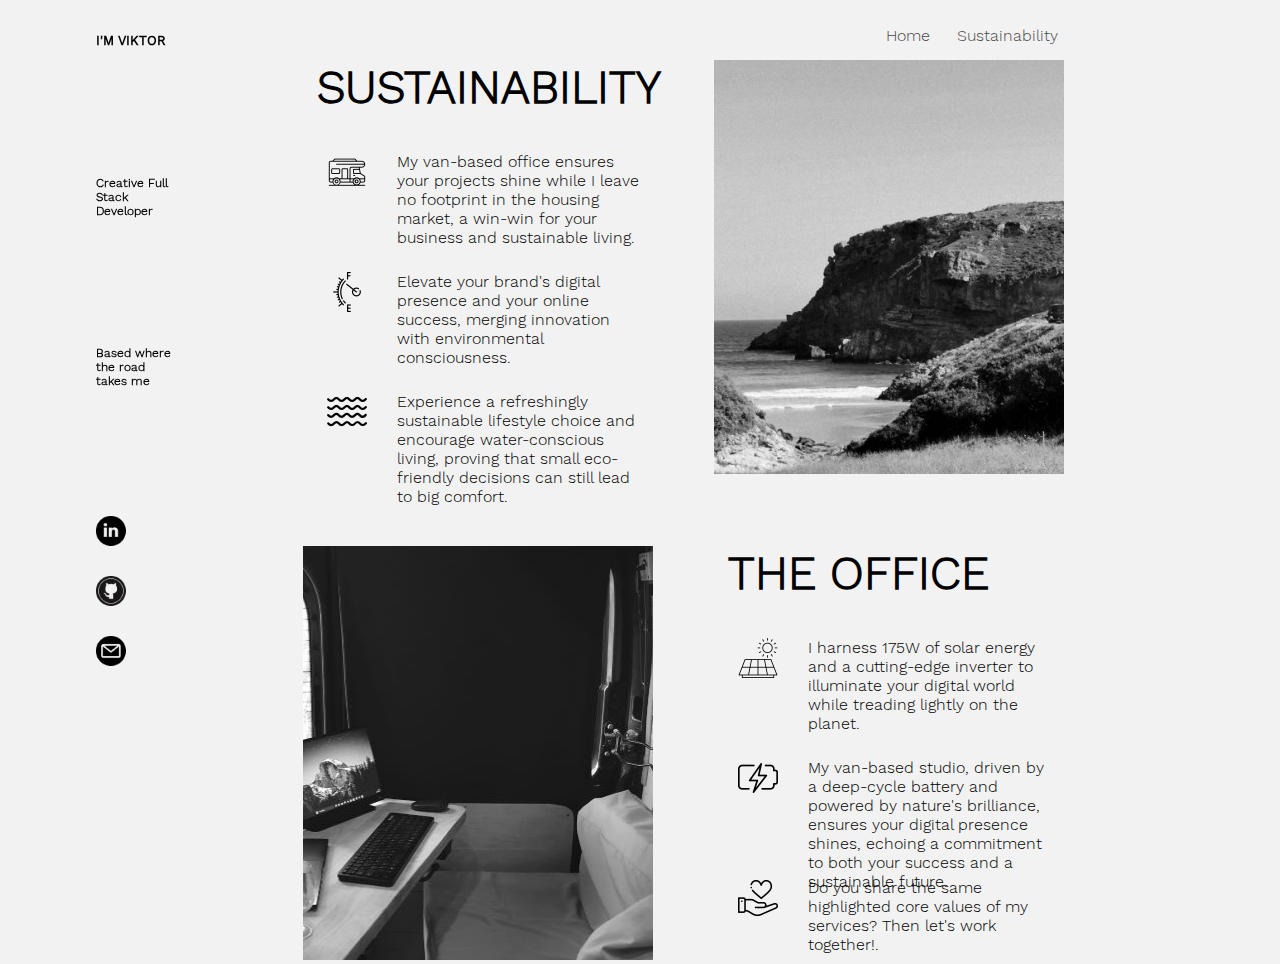
==== commit 49e733b1: "Update sustainability.html" ====
--- a/sustainability.html
+++ b/sustainability.html
@@ -14,9 +14,8 @@
     <div class="bodyPseudo">
         <nav class="navbar">
             <div class="pic">
-                <a href="./index.html" id="navLinkH" class="navLink">Home</a>
-                <a href="./sustainability.html" id="navLinkC" class="navLink">Sustainability</a>
-                <a href="./about.html" id="navLinkD" class="navLink">About</a>
+                <a href="./index.html" id="navLinkH" class="navLink"><span class="highlight">Home</span></a>
+                <a href="./sustainability.html" id="navLinkC" class="navLink"><span class="highlight">Sustainability</span></a>
             </div>
         </nav>
         <nav class="navbarPhone">
@@ -24,10 +23,9 @@
                 <button class="dropbtn" onclick="myFunction()"><img src="Style/img/menuViktorB.png">
                 </button>
                 <div class="dropdown-content" id="myDropdown">
-                    <a href="index.html">Home</a>
-                    <a href="sustainability.html">Sustainability</a>
-                    <a href="index.html">About</a>
-                </div>
+                    <a href="index.html" class="highlight">Home</a>
+                    <a href="sustainability.html" class="highlight">Sustainability</a>
+                 </div>
             </div>
             <p id="navbarPhoneP">I AM VIKTOR</p>
 
@@ -38,30 +36,30 @@
         <div class="navbarVertical">
 
             <p id="viktor">I'm Viktor</p>
-
+      
             <p id="designer">
-                Web designer and programmer
+              <span id="creative">Creative</span> Full Stack Developer
             </p>
             <p id="road">
-                based where the road takes me
+              Based where the road takes me
             </p>
             <div class="verticalIcons">
-
-                <a href="https://www.linkedin.com/in/viktor-van-trimpont-44b05357/" id="linkedIn" class="icon"><img
-                        src=""></a>
-                <!-- <a href="https://www.flaticon.com/free-icons/linkedin" title="linkedin icons"></a>
-              <a href="https://www.flaticon.com/free-icons/linkedin" title="linkedin icons"></a> -->
-
-                <a href="https://github.com/NoTocarProductions" id="github" class="icon"><img src=""></a>
-                <!-- <a href="https://www.flaticon.com/free-icons/github" title="github icons"></a> 
-              <a href="https://www.flaticon.com/free-icons/github" title="github icons"></a> -->
-
-                <a href="homepage.html" id="contactMe" class="icon"><img src=""></a>
-                <!-- <a href="https://www.flaticon.com/free-icons/email" title="email icons"></a>
-              <a href="https://www.flaticon.com/free-icons/email" title="email icons"></a> -->
-
+      
+              <a href="https://www.linkedin.com/in/viktor-van-trimpont-44b05357/" id="linkedIn" class="icon"><img src=""></a>
+              <!-- <a href="https://www.flaticon.com/free-icons/linkedin" title="linkedin icons"></a>
+                  <a href="https://www.flaticon.com/free-icons/linkedin" title="linkedin icons"></a> -->
+      
+              <a href="https://github.com/NoTocarProductions" id="github" class="icon"><img src=""></a>
+              <!-- <a href="https://www.flaticon.com/free-icons/github" title="github icons"></a> 
+                  <a href="https://www.flaticon.com/free-icons/github" title="github icons"></a> -->
+      
+              <a href="homepage.html" id="contactMe" class="icon"><img src=""></a>
+              <!-- <a href="https://www.flaticon.com/free-icons/email" title="email icons"></a>
+                  <a href="https://www.flaticon.com/free-icons/email" title="email icons"></a> -->
+      
             </div>
-        </div>
+          </div>
+      
         <div class="gridContainer">
 
             <div class="gridChildOne">
@@ -129,8 +127,7 @@
                     <div class="childContainerRow">
                         <div class="childContainerCell"><img class="water" id="charity" src="Style/img/heart.png">
                         </div>
-                        <div class="childContainerCell"> Scroll down - and if needed hover over the text - to see what
-                            else my projects contribute to.
+                        <div class="childContainerCell"> Do you share the same highlighted core values of my services? Then let's work together!.
 
                         </div>
                     </div>
@@ -143,7 +140,7 @@
 
 
 
-    <script src="Data/scriptSustainability.js"></script>
+    <script src="data/scriptSustainability.js"></script>
 
 </body>
 
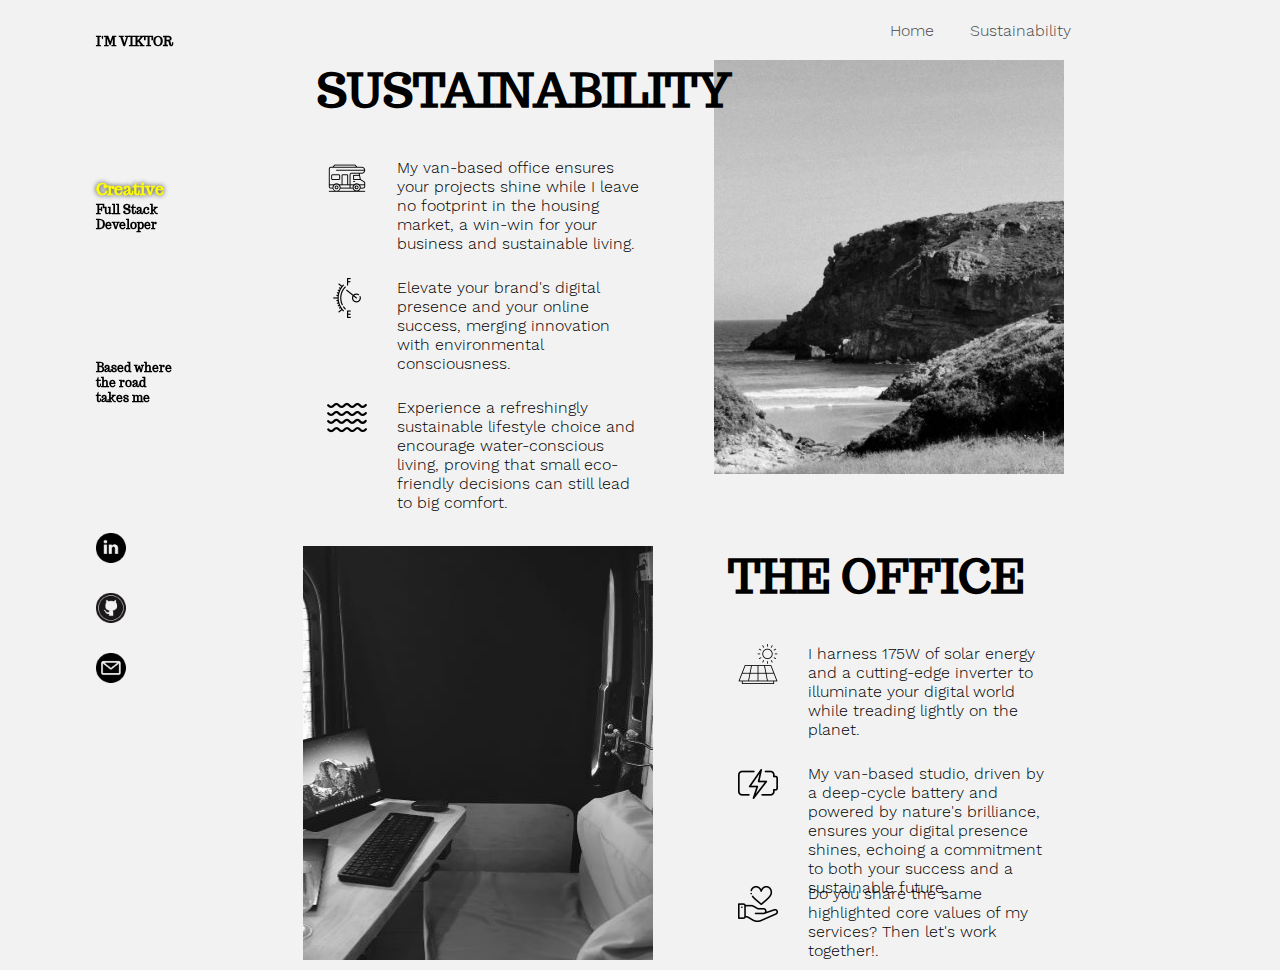
==== commit ba6ad634: "Update sustainability.html" ====
--- a/sustainability.html
+++ b/sustainability.html
@@ -140,7 +140,7 @@
 
 
 
-    <script src="data/scriptSustainability.js"></script>
+    <script src="Data/scriptSustainability.js"></script>
 
 </body>
 
--- a/Style/navS.css
+++ b/Style/navS.css
@@ -1,4 +1,5 @@
 @import url('https://fonts.googleapis.com/css2?family=Amatic+SC&family=Stardos+Stencil&display=swap');
+@import url('https://fonts.googleapis.com/css2?family=DM+Serif+Text:ital@1&family=Trocchi&display=swap');
 
 @font-face {
     font-family: 'WorkSans-Light';
@@ -142,7 +143,8 @@
         outline: none;
         color: white;
         background-color: inherit;
-        font-family: inherit;
+        font-family: 'Trocchi', serif;
+
         margin: 0;
     }
 
@@ -166,7 +168,7 @@
     }
 
     .dropdown-content a:hover {
-        background-color: hsl(210, 100%, 75%);
+        background-color: yellow;
     }
 
     .show {
@@ -282,6 +284,9 @@
         margin: auto;
         left: 4%;
         font-size: 30px;
+        font-family: 'Trocchi', serif;
+
+
     }
 
 
@@ -328,11 +333,11 @@
     /* navbar.css */
     .navbar {
         height: 60px;
-        display: grid;
+        display: flex;
         opacity: 0.9;
         position: relative;
         margin: auto;
-        align-items: end;
+        align-items: center;
         width: 80%;
 
     }
@@ -367,9 +372,9 @@
 
     div.pic {
         display: grid;
-        grid-template-columns: 1fr 1fr 1fr;
+        grid-template-columns: 1fr 1fr;
         grid-template-areas:
-            "home sustainability contact";
+            "home sustainability";
         width: 25%;
         justify-self: end;
         margin-left: auto;
@@ -391,7 +396,7 @@
         margin-right: auto;
         opacity: 0.8;
         height: 50px;
-        width: 100px;
+        width: auto;
         justify-content: center;
         align-items: center;
         color: black;
@@ -399,21 +404,7 @@
         text-align: left;
     }
 
-    a#navName {
-        grid-area: skills;
-        position: relative;
-        border-radius: 10px;
-        display: flex;
-        margin-left: -20px;
-        margin-right: auto;
-        opacity: 0.8;
-        height: 50px;
-        width: 80px;
-        justify-content: center;
-        align-items: center;
-        color: black;
-        text-decoration: none;
-    }
+
 
     div a#navLinkC {
         grid-area: sustainability;
@@ -422,7 +413,7 @@
         margin-right: auto;
         opacity: 0.8;
         height: 50px;
-        width: 100px;
+        width: auto;
         justify-content: center;
         align-items: center;
         color: black;
@@ -431,7 +422,17 @@
     }
 
 
-
+    span.highlight {
+        transition: all 0.5s ease-out;
+        padding: 4px;
+        border-radius: 8px;
+      }
+    
+      span.highlight:hover,
+      span.highlight:focus {
+        background-color: yellow;
+      }
+    
     div a#navLinkS,
     div a#navLinkE,
     div a#navLinkL,
@@ -445,20 +446,6 @@
 
 
 
-    div a#navLinkD {
-        grid-area: contact;
-        border-radius: 10px;
-        display: flex;
-        margin-left: auto;
-        margin-right: auto;
-        opacity: 0.8;
-        height: 50px;
-        width: 60px;
-        justify-content: center;
-        align-items: center;
-        color: black;
-        text-decoration: none;
-    }
 
     .selected {
         background-image: url('img/PASTEL.png');
@@ -500,32 +487,45 @@
         font-weight: bold;
         font-size: 12px;
         z-index: 1000;
+        font-family: 'Trocchi', serif;
+    
     }
 
     p#viktor {
         text-transform: uppercase;
-        font-family: 'WorkSans-Regular';
         width: 80px;
         font-size: small;
-    }
+        font-family: 'Trocchi', serif;
+    }
+
 
     p#designer {
         width: 80px;
         margin-top: 160%;
-    }
-
-    span#designer {
-        padding: 24px 0px;
-        font-size: 120%;
-        font-family: 'WorkSans-Regular';
+      }
+    
+      span#creative {
+        color: yellow;
+        text-shadow: 0 0 5px hsla(0, 0%, 0%, 0.9);
+    
+        font-size: 16px;
+        line-height: 1.5em;
+      
+      }
+    
+      span#designer {
+        font-size: 18px;
+        font-family: 'Trocchi', serif;
         text-transform: uppercase;
         color: hsl(0, 0%, 10%);
-    }
-
-    p#road {
+        text-decoration: underline solid 2px yellow;
+        line-height: 2em;
+      }
+    
+      p#road {
         width: 80px;
         margin-top: 160%;
-    }
+      }
 
     div.verticalIcons {
         display: grid;
@@ -654,6 +654,7 @@
         margin: auto;
         left: 4%;
         font-size: 46px;
+        font-family: 'Trocchi', serif;    
     }
 
 
@@ -699,6 +700,8 @@
         background-color: yellow;
         opacity: 0.8;
         transition: all 1s ease-out;
+        border-radius: 16px;
+        padding: 6px;
 
     }
 
@@ -774,3 +777,12 @@
 
 
 }
+.slideRight {
+    animation-duration: 3s;
+    animation-name: slideinFromRight;
+  }
+
+  .slideLeft {
+    animation-duration: 3s;
+    animation-name: slideinFromLeft;
+  }
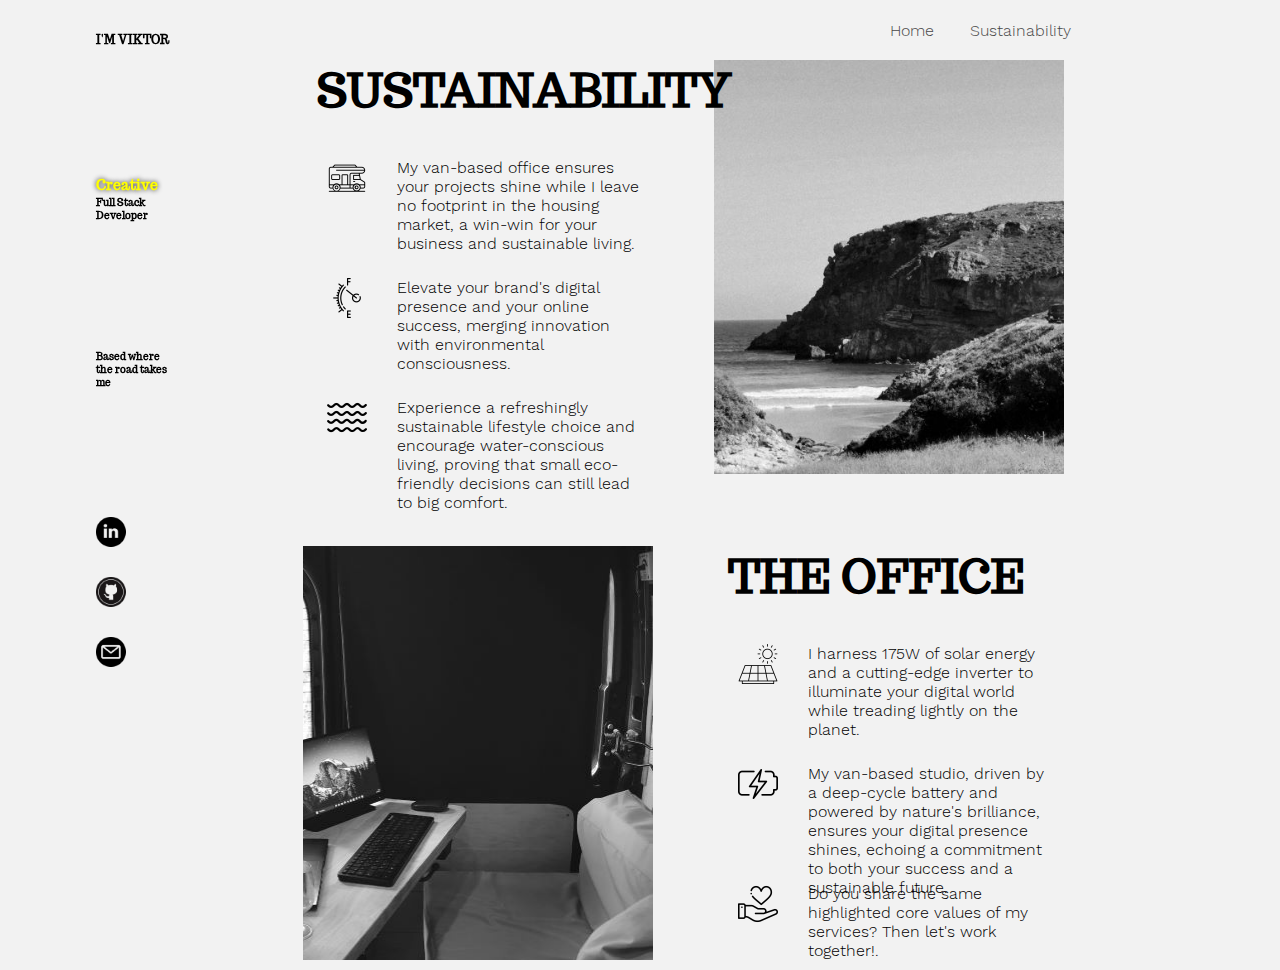
==== commit a4ca1d70: "Update sustainability.html" ====
--- a/sustainability.html
+++ b/sustainability.html
@@ -53,7 +53,7 @@
               <!-- <a href="https://www.flaticon.com/free-icons/github" title="github icons"></a> 
                   <a href="https://www.flaticon.com/free-icons/github" title="github icons"></a> -->
       
-              <a href="homepage.html" id="contactMe" class="icon"><img src=""></a>
+              <a href="https://notocarproductions.github.io/ViktorVanTrimpont/" id="contactMe" class="icon"><img src=""></a>
               <!-- <a href="https://www.flaticon.com/free-icons/email" title="email icons"></a>
                   <a href="https://www.flaticon.com/free-icons/email" title="email icons"></a> -->
       
--- a/Style/navS.css
+++ b/Style/navS.css
@@ -485,7 +485,7 @@
         height: 100%;
         width: 80px;
         font-weight: bold;
-        font-size: 12px;
+        font-size: 10px;
         z-index: 1000;
         font-family: 'Trocchi', serif;
     
@@ -494,8 +494,9 @@
     p#viktor {
         text-transform: uppercase;
         width: 80px;
-        font-size: small;
+        font-size: 12px;
         font-family: 'Trocchi', serif;
+
     }
 
 
@@ -508,13 +509,13 @@
         color: yellow;
         text-shadow: 0 0 5px hsla(0, 0%, 0%, 0.9);
     
-        font-size: 16px;
+        font-size: 14px;
         line-height: 1.5em;
       
       }
     
       span#designer {
-        font-size: 18px;
+        font-size: 16px;
         font-family: 'Trocchi', serif;
         text-transform: uppercase;
         color: hsl(0, 0%, 10%);
